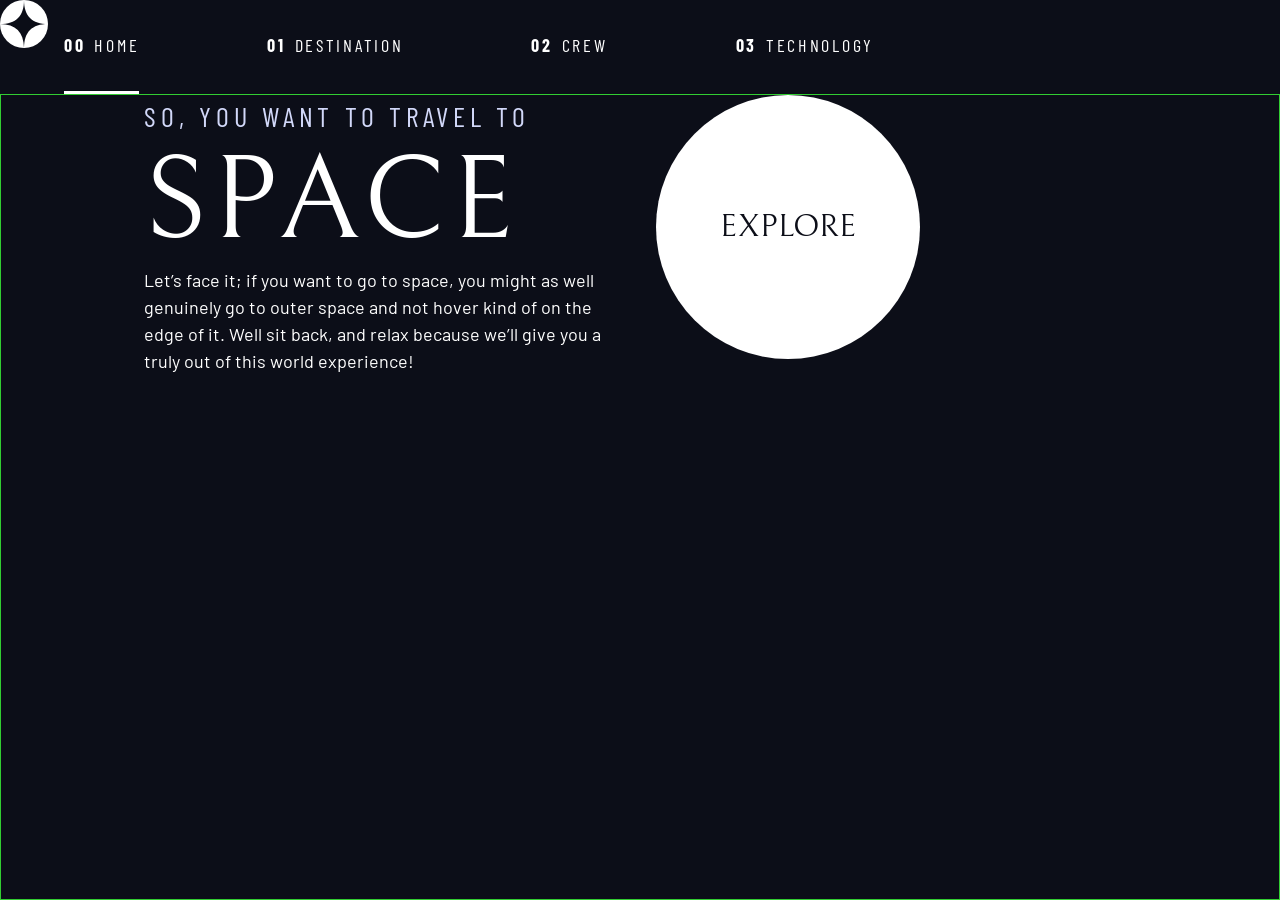
==== starter-code/index.html @ 518b200f "space heading fix" ====
<!DOCTYPE html>
<html lang="en">
<head>
  <meta charset="UTF-8">
  <meta name="viewport" content="width=device-width, initial-scale=1.0">

  <link rel="icon" type="image/png" sizes="32x32" href="./assets/favicon-32x32.png">
  
  <title>Frontend Mentor | Space tourism website</title>

        <!-- Google fonts -->
        <link rel="preconnect" href="https://fonts.googleapis.com">
        <link rel="preconnect" href="https://fonts.gstatic.com" crossorigin>
        <link href="https://fonts.googleapis.com/css2?family=Barlow+Condensed:wght@400;700&family=Bellefair&family=Barlow:wght@400;700&display=swap"
            rel="stylesheet">
<!-- CSS -->
  <link rel="stylesheet" href="styles/index.css">
</head>
<body class="home">

  <header class="primary-header flex">
    <div>
      <img src="./assets/shared/logo.svg" alt="space tourism logo" class="logo">
    </div>
    <nav>
        <ul class="primary-navigation underline-indicators flex">
            <li class="active"><a class="ff-sans-cond uppercase text-white letter-spacing-2" href="index.html"><span>00</span>Home</a>
            <li><a class="ff-sans-cond uppercase text-white letter-spacing-2" href="destination.html"><span>01</span>Destination</a>
            <li><a class="ff-sans-cond uppercase text-white letter-spacing-2" href="crew.html"><span>02</span>Crew</a>
            <li><a class="ff-sans-cond uppercase text-white letter-spacing-2" href="technology.html"><span>03</span>Technology</a>
        </ul>
    </nav>
  </header> 

  <div class="grid-container">

    <div>
    <h1 class="text-accent fs-500 ff-sans-cond uppercase letter-spacing-1">
      So, you want to travel to
    <span class="fs-900 ff-serif text-white d-block">Space</span></h1>

  
    <p>Let’s face it; if you want to go to space, you might as well genuinely go to 
    outer space and not hover kind of on the edge of it. Well sit back, and relax 
    because we’ll give you a truly out of this world experience! </p>
    </div>

    <div>
      <a href="#" 
        class="large-button uppercase ff-serif fs-600 text-dark bg-white">
        Explore
      </a>
    </div>
  </div>

</body>
</html>
---- starter-code/styles/index.css ----
/* ------------------- */
/* Imports             */
/* ------------------- */

@import 'reset.css';
@import 'variables.css';
@import 'globals.css';
@import 'components.css';


/* ------------------- */
/* Utility classes     */
/* ------------------- */

.flex {
    display: flex;
    gap: var(--gap, 1rem);
}

.grid {
    display: grid;
    gap: var(--gap, 1rem);
}

.d-block {
    display: block;
}

.flow > * + * {      /*for spacing!*/
    margin-top: var(--flow-space, 1rem);
}

.container {
    padding-inline: 2em;
    margin-inline: auto;
    max-width: 80rem;
}

.grid-container {
    border: 1px solid limegreen;
    display: grid;
}

@media (min-width: 45rem) {
        .grid-container {
            column-gap: var(--container-gap, 2rem);
            grid-template-columns: minmax(2rem, 1fr) repeat(2, minmax(0, 30rem)) minmax(2rem, 1fr);
    }

    .grid-container > *:first-child {
    grid-column: 2;
}

.grid-container > *:last-child {
    grid-column: 3;
}
}

.sr-only {
  position: absolute;
  width: 1px;
  height: 1px;
  padding: 0;
  margin: -1px;
  overflow: hidden;
  clip: rect(0, 0, 0, 0);
  white-space: nowrap; /* added line */
  border: 0;
}
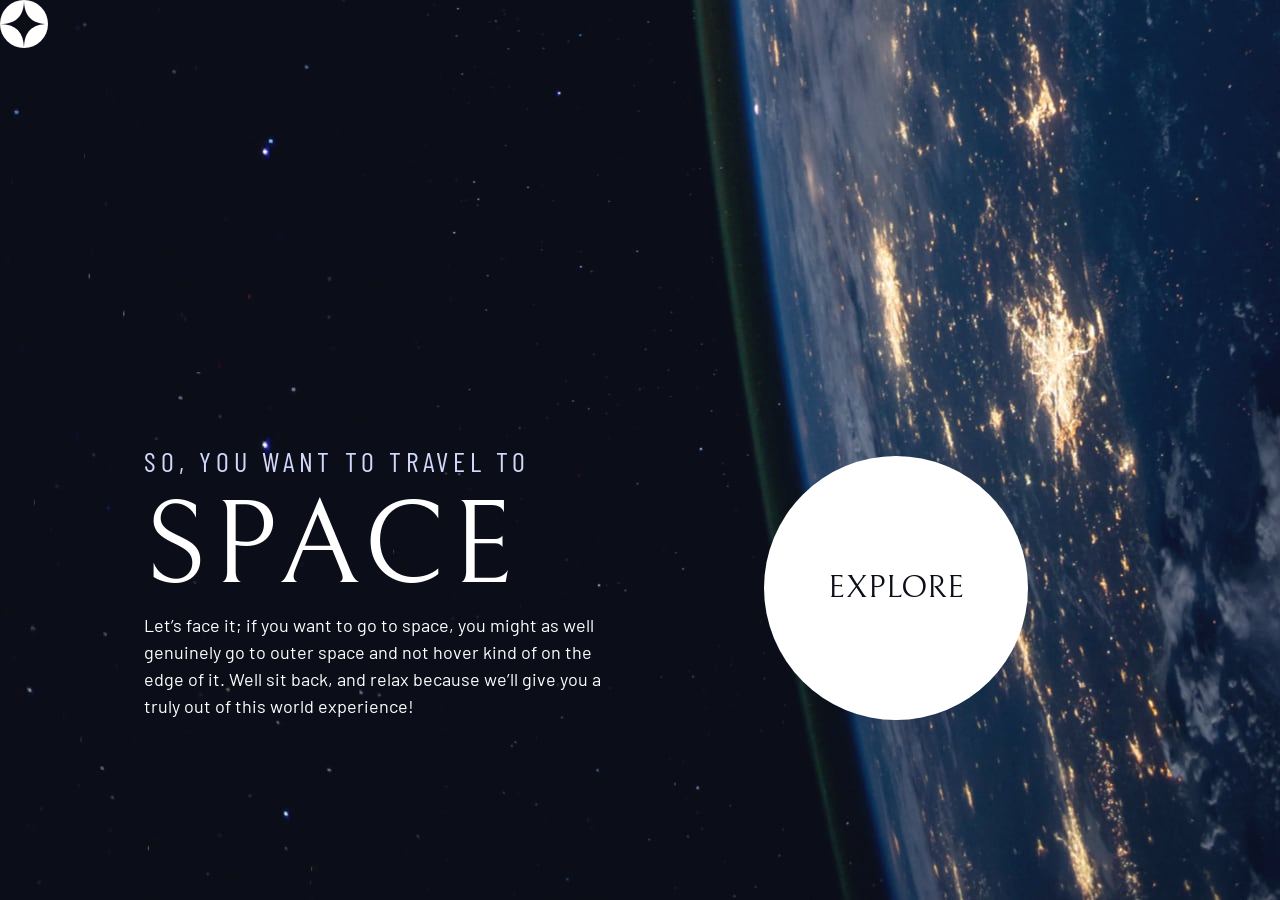
==== commit d975b8f6: "background and grid" ====
--- a/starter-code/index.html
+++ b/starter-code/index.html
@@ -18,10 +18,12 @@
 </head>
 <body class="home">
 
+ 
   <header class="primary-header flex">
     <div>
       <img src="./assets/shared/logo.svg" alt="space tourism logo" class="logo">
     </div>
+     <!--
     <nav>
         <ul class="primary-navigation underline-indicators flex">
             <li class="active"><a class="ff-sans-cond uppercase text-white letter-spacing-2" href="index.html"><span>00</span>Home</a>
@@ -30,9 +32,11 @@
             <li><a class="ff-sans-cond uppercase text-white letter-spacing-2" href="technology.html"><span>03</span>Technology</a>
         </ul>
     </nav>
+    -->
   </header> 
+  
 
-  <div class="grid-container">
+  <div class="grid-container grid-container--home">
 
     <div>
     <h1 class="text-accent fs-500 ff-sans-cond uppercase letter-spacing-1">
--- a/starter-code/styles/index.css
+++ b/starter-code/styles/index.css
@@ -6,6 +6,7 @@
 @import 'variables.css';
 @import 'globals.css';
 @import 'components.css';
+@import 'pages.css';
 
 
 /* ------------------- */
@@ -37,12 +38,19 @@
 }
 
 .grid-container {
-    border: 1px solid limegreen;
     display: grid;
+    text-align: center;
+    place-items: center;
+    padding-inline: 1rem;
+}
+
+.grid-container * {
+    max-width: 50ch;
 }
 
 @media (min-width: 45rem) {
         .grid-container {
+            text-align: left;
             column-gap: var(--container-gap, 2rem);
             grid-template-columns: minmax(2rem, 1fr) repeat(2, minmax(0, 30rem)) minmax(2rem, 1fr);
     }
@@ -51,10 +59,17 @@
     grid-column: 2;
 }
 
-.grid-container > *:last-child {
-    grid-column: 3;
+    .grid-container > *:last-child {
+        grid-column: 3;
+    }
+
+    .grid-container--home {
+        padding-bottom: max(6rem, 20vh);
+        align-items: end;
+    }
 }
-}
+
+
 
 .sr-only {
   position: absolute;
@@ -67,4 +82,3 @@
   white-space: nowrap; /* added line */
   border: 0;
 }
-
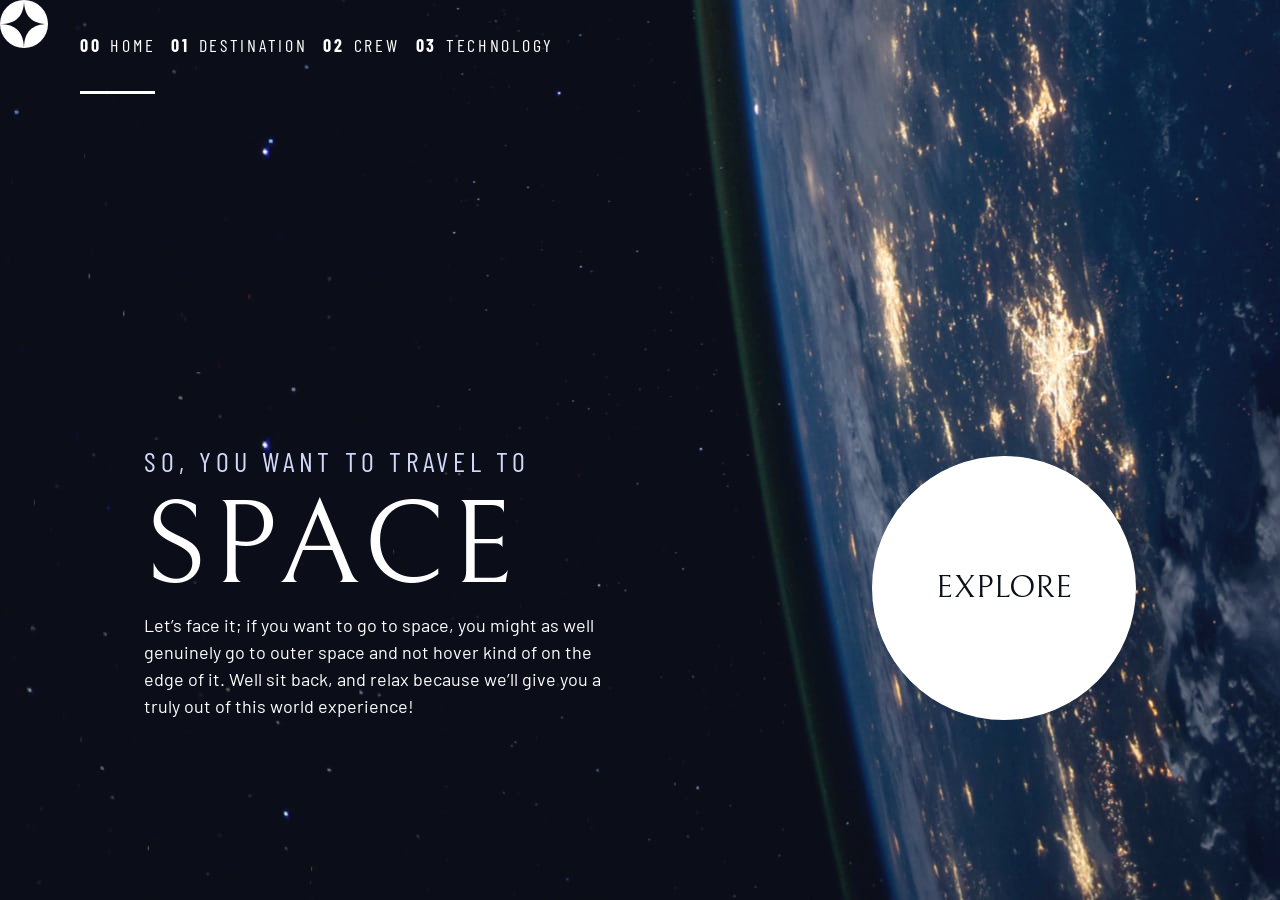
==== commit 8d9b541f: "mobile menu add" ====
--- a/starter-code/index.html
+++ b/starter-code/index.html
@@ -23,7 +23,14 @@
     <div>
       <img src="./assets/shared/logo.svg" alt="space tourism logo" class="logo">
     </div>
-     <!--
+
+    <button 
+    class="mobile-nav-toggle" 
+    aria-controls="primary-navigation" 
+    aria-expanded="false">
+      <span class="sr-only">Menu</span>
+    </button>
+     
     <nav>
         <ul class="primary-navigation underline-indicators flex">
             <li class="active"><a class="ff-sans-cond uppercase text-white letter-spacing-2" href="index.html"><span>00</span>Home</a>
@@ -32,7 +39,7 @@
             <li><a class="ff-sans-cond uppercase text-white letter-spacing-2" href="technology.html"><span>03</span>Technology</a>
         </ul>
     </nav>
-    -->
+    
   </header> 
   
 
--- a/starter-code/styles/index.css
+++ b/starter-code/styles/index.css
@@ -50,17 +50,22 @@
 
 @media (min-width: 45rem) {
         .grid-container {
-            text-align: left;
+            
             column-gap: var(--container-gap, 2rem);
             grid-template-columns: minmax(2rem, 1fr) repeat(2, minmax(0, 30rem)) minmax(2rem, 1fr);
     }
 
     .grid-container > *:first-child {
     grid-column: 2;
+    text-align: left;
 }
 
     .grid-container > *:last-child {
         grid-column: 3;
+        display: flex;
+        width: 100%;
+        align-items: flex-end;
+        justify-content: flex-end;
     }
 
     .grid-container--home {
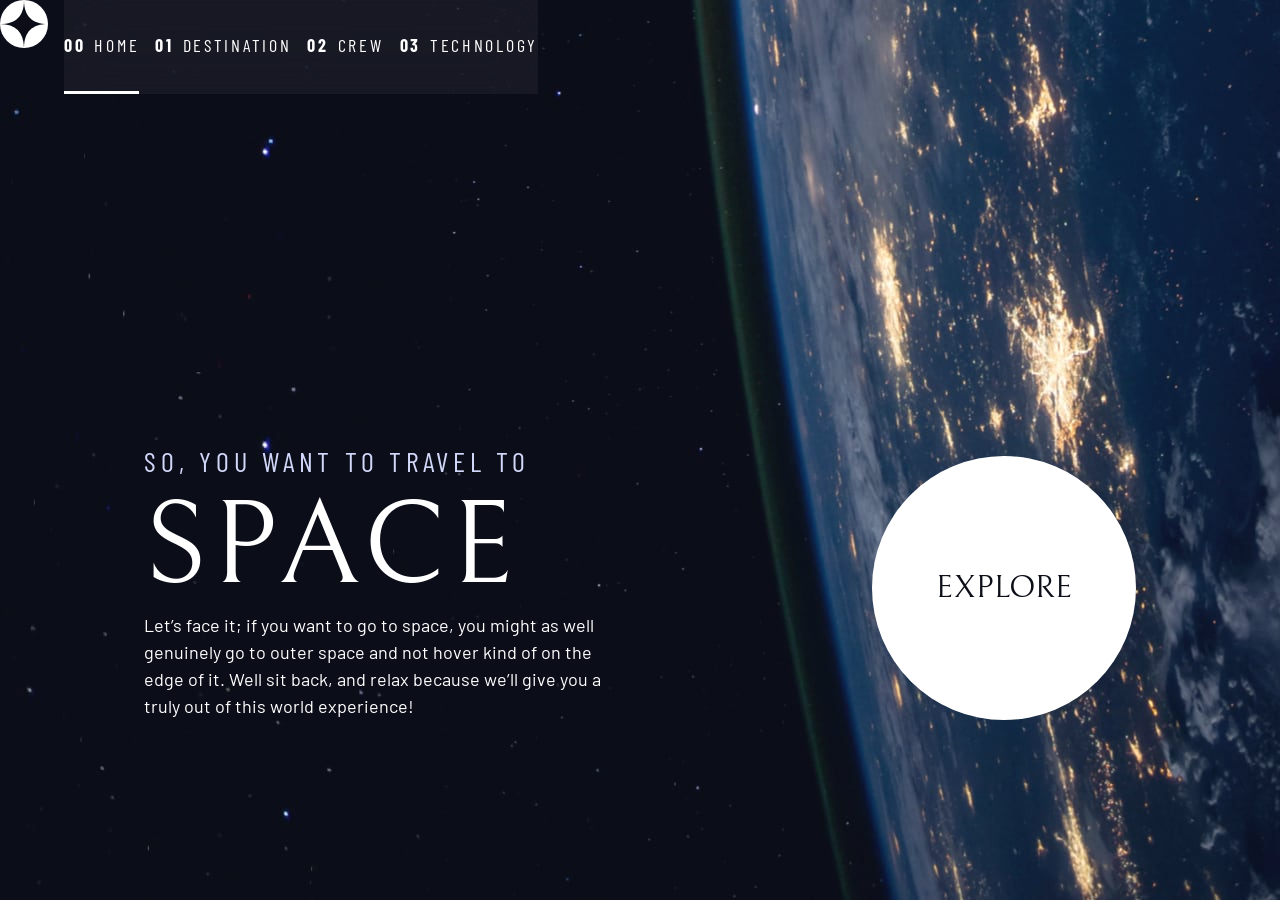
==== commit 85732320: "nav button work" ====
--- a/starter-code/index.html
+++ b/starter-code/index.html
@@ -15,6 +15,8 @@
             rel="stylesheet">
 <!-- CSS -->
   <link rel="stylesheet" href="styles/index.css">
+
+  <script src="index.js" defer></script>
 </head>
 <body class="home">
 
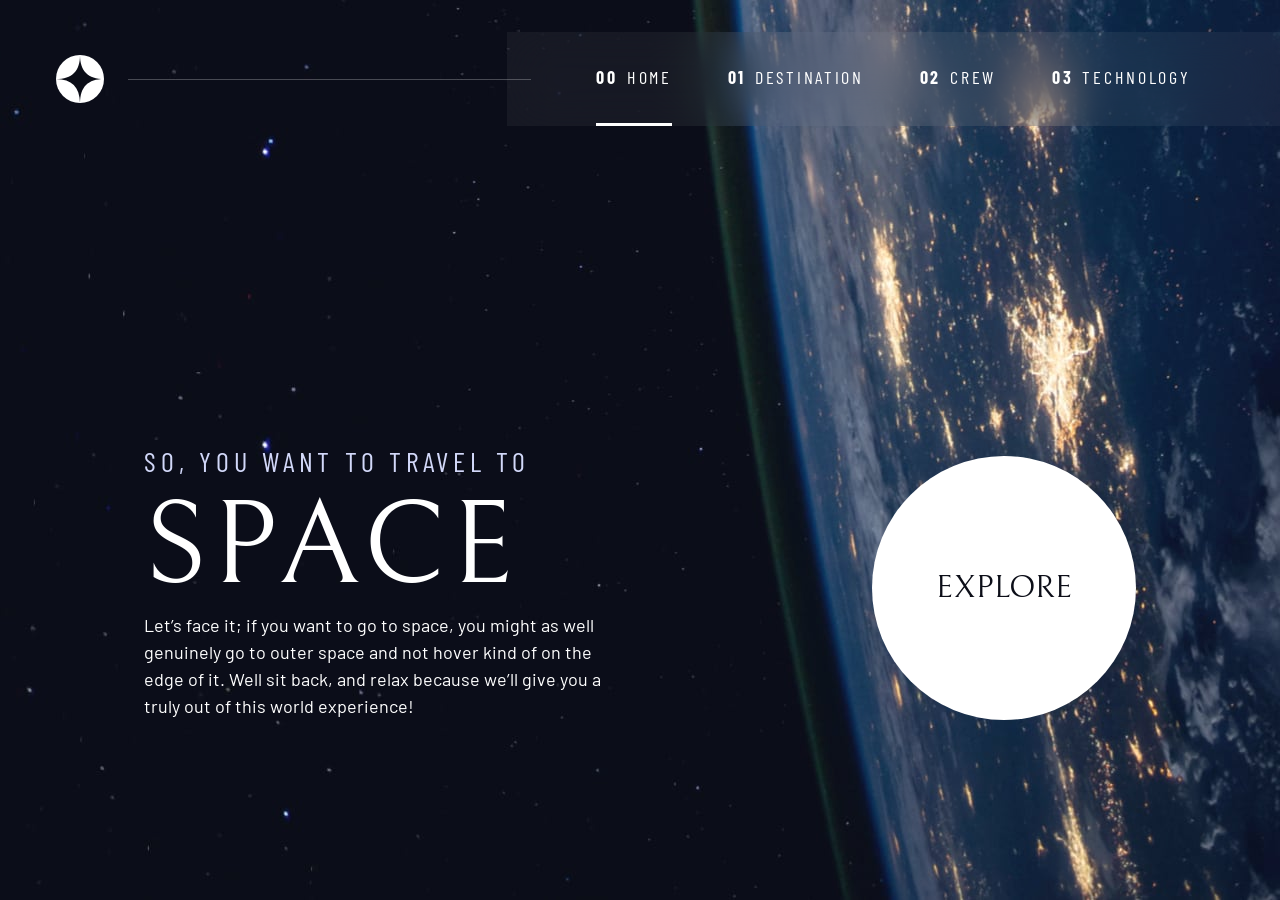
==== commit 1a3b8a7c: "main added" ====
--- a/starter-code/index.html
+++ b/starter-code/index.html
@@ -34,7 +34,9 @@
     </button>
      
     <nav>
-        <ul class="primary-navigation underline-indicators flex">
+        <ul id="primary-navigation" 
+        data-visible="false" 
+        class="primary-navigation underline-indicators flex">
             <li class="active"><a class="ff-sans-cond uppercase text-white letter-spacing-2" href="index.html"><span>00</span>Home</a>
             <li><a class="ff-sans-cond uppercase text-white letter-spacing-2" href="destination.html"><span>01</span>Destination</a>
             <li><a class="ff-sans-cond uppercase text-white letter-spacing-2" href="crew.html"><span>02</span>Crew</a>
@@ -45,7 +47,7 @@
   </header> 
   
 
-  <div class="grid-container grid-container--home">
+  <main class="grid-container grid-container--home">
 
     <div>
     <h1 class="text-accent fs-500 ff-sans-cond uppercase letter-spacing-1">
@@ -64,7 +66,7 @@
         Explore
       </a>
     </div>
-  </div>
+  </main>
 
 </body>
 </html>
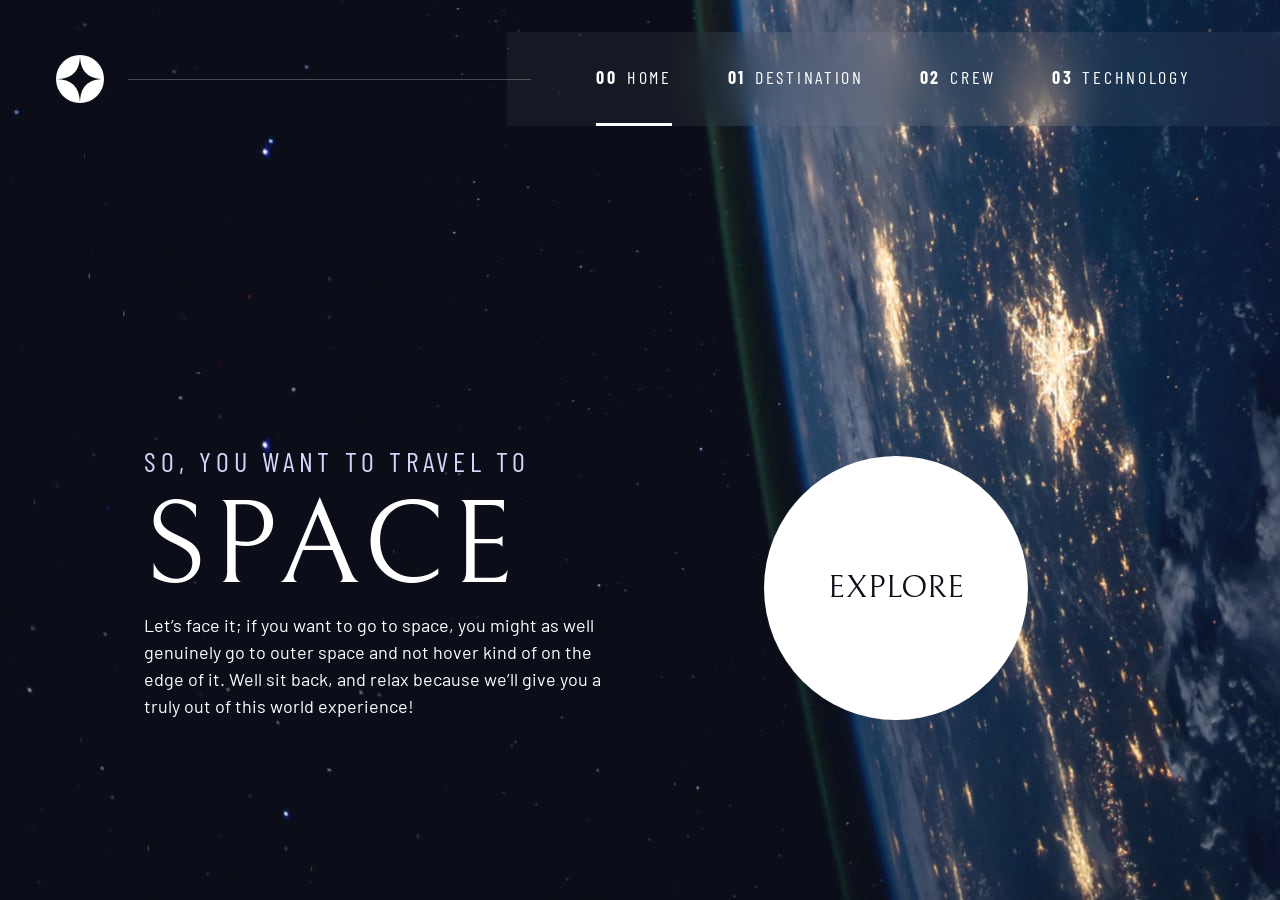
==== commit a9e7a1ae: "destination link" ====
--- a/starter-code/index.html
+++ b/starter-code/index.html
@@ -20,7 +20,7 @@
 </head>
 <body class="home">
 
- 
+  <a class="skip-to-content" href="#main">Skip to content</a>
   <header class="primary-header flex">
     <div>
       <img src="./assets/shared/logo.svg" alt="space tourism logo" class="logo">
@@ -37,17 +37,17 @@
         <ul id="primary-navigation" 
         data-visible="false" 
         class="primary-navigation underline-indicators flex">
-            <li class="active"><a class="ff-sans-cond uppercase text-white letter-spacing-2" href="index.html"><span>00</span>Home</a>
-            <li><a class="ff-sans-cond uppercase text-white letter-spacing-2" href="destination.html"><span>01</span>Destination</a>
-            <li><a class="ff-sans-cond uppercase text-white letter-spacing-2" href="crew.html"><span>02</span>Crew</a>
-            <li><a class="ff-sans-cond uppercase text-white letter-spacing-2" href="technology.html"><span>03</span>Technology</a>
+            <li class="active"><a class="ff-sans-cond uppercase text-white letter-spacing-2" href="index.html"><span aria-hidden="true">00</span>Home</a></li>
+            <li><a class="ff-sans-cond uppercase text-white letter-spacing-2" href="destination.html"><span aria-hidden="true">01</span>Destination</a></li>
+            <li><a class="ff-sans-cond uppercase text-white letter-spacing-2" href="crew.html"><span aria-hidden="true">02</span>Crew</a></li>
+            <li><a class="ff-sans-cond uppercase text-white letter-spacing-2" href="technology.html"><span aria-hidden="true">03</span>Technology</a></li>
         </ul>
     </nav>
     
   </header> 
   
 
-  <main class="grid-container grid-container--home">
+  <main id="main" class="grid-container grid-container--home">
 
     <div>
     <h1 class="text-accent fs-500 ff-sans-cond uppercase letter-spacing-1">
@@ -61,7 +61,7 @@
     </div>
 
     <div>
-      <a href="#" 
+      <a href="destination.html" 
         class="large-button uppercase ff-serif fs-600 text-dark bg-white">
         Explore
       </a>
--- a/starter-code/styles/index.css
+++ b/starter-code/styles/index.css
@@ -31,50 +31,15 @@
     margin-top: var(--flow-space, 1rem);
 }
 
+.flow--space-small {
+    --flow-space: .7rem;
+}
+
 .container {
     padding-inline: 2em;
     margin-inline: auto;
     max-width: 80rem;
 }
-
-.grid-container {
-    display: grid;
-    text-align: center;
-    place-items: center;
-    padding-inline: 1rem;
-}
-
-.grid-container * {
-    max-width: 50ch;
-}
-
-@media (min-width: 45rem) {
-        .grid-container {
-            
-            column-gap: var(--container-gap, 2rem);
-            grid-template-columns: minmax(2rem, 1fr) repeat(2, minmax(0, 30rem)) minmax(2rem, 1fr);
-    }
-
-    .grid-container > *:first-child {
-    grid-column: 2;
-    text-align: left;
-}
-
-    .grid-container > *:last-child {
-        grid-column: 3;
-        display: flex;
-        width: 100%;
-        align-items: flex-end;
-        justify-content: flex-end;
-    }
-
-    .grid-container--home {
-        padding-bottom: max(6rem, 20vh);
-        align-items: end;
-    }
-}
-
-
 
 .sr-only {
   position: absolute;
@@ -87,3 +52,23 @@
   white-space: nowrap; /* added line */
   border: 0;
 }
+
+.skip-to-content {
+    position: absolute;
+    z-index: 9999;
+    background: hsl( var(--clr-white) );
+    color: hsl( var(--clr-dark) );
+    padding: .5em 1em;
+    margin-inline: auto;
+    transform: translateY(-100%);
+    transition: transform 250ms ease-in;
+}
+
+.skip-to-content:focus {
+    transform: translateY(0);
+}
+
+.tab-list button:focus-visible {
+  outline: 2px solid white;
+  outline-offset: 2px;
+}
